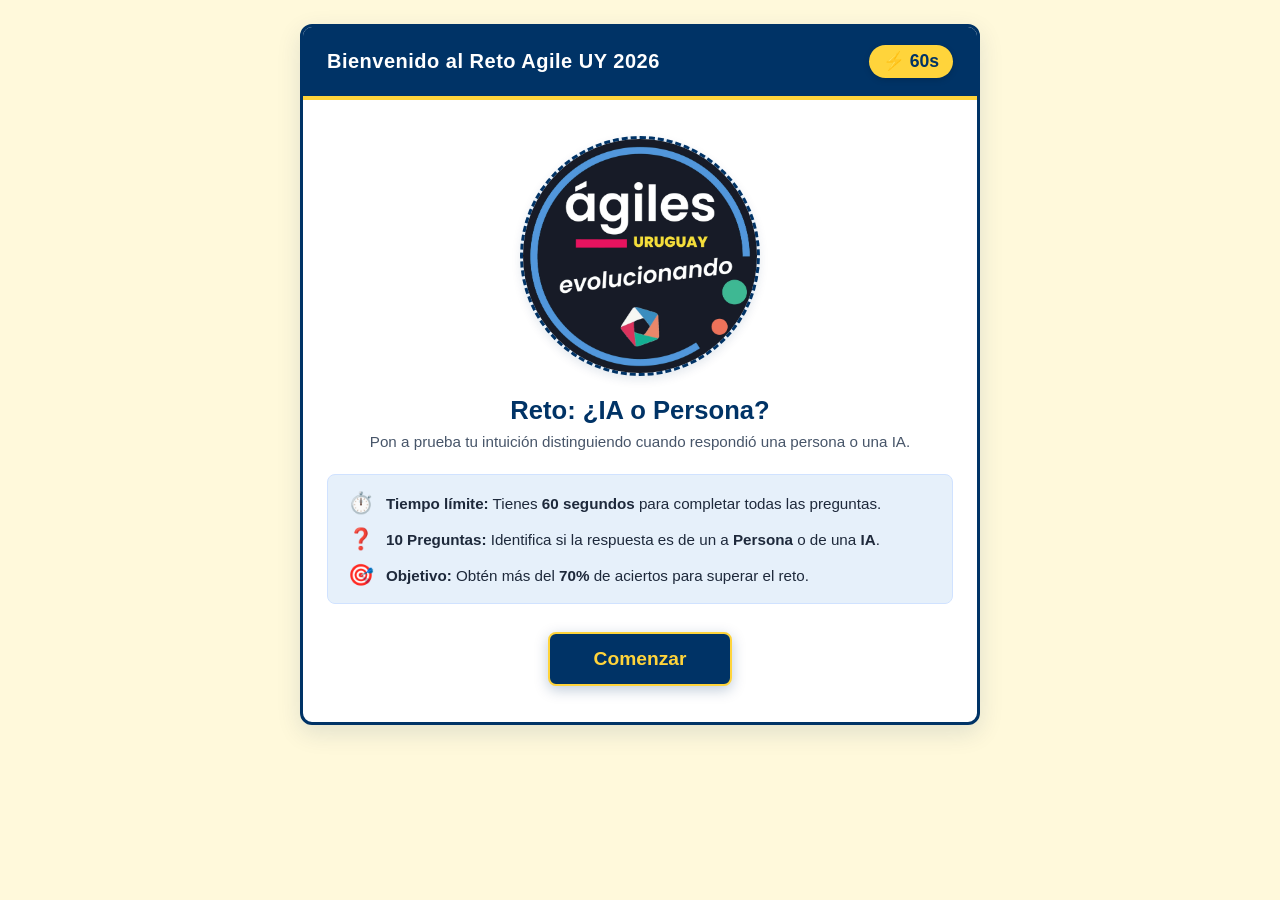
==== index.html @ 7fd555ba "dynamic app for agile uy 2026, inspired in turing test" ====
<!DOCTYPE html>
<html lang="es">

<head>
    <meta charset="UTF-8">
    <meta name="viewport" content="width=device-width, initial-scale=1.0">
    <title>Bienvenido al Quiz: ¿IA o Persona?</title>
    <link rel="stylesheet" href="styles.css">
</head>

<body>

    <div class="container">
        <header>
            <h1>Bienvenido al Reto Agile UY 2026</h1>
            <div class="timer-badge">
                ⚡ 60s
            </div>
        </header>

        <div class="content">
            <div class="welcome-card">
                <!-- Placeholder para Logotipo -->
                <div class="logo-container" id="logo-placeholder">
                    <!-- Para usar una imagen real, añade: -->
                    <img src="logo_event.jpg" alt="Logo">
                </div>

                <h2 class="welcome-title">Reto: ¿IA o Persona?</h2>
                <p class="welcome-subtitle">Pon a prueba tu intuición distinguiendo cuando respondió una persona o una
                    IA.</p>

                <!-- Instrucciones de lectura rápida -->
                <div class="rules-list">
                    <div class="rule-item">
                        <span class="rule-icon">⏱️</span>
                        <div><strong>Tiempo límite:</strong> Tienes <strong>60 segundos</strong> para completar todas
                            las preguntas.</div>
                    </div>
                    <div class="rule-item">
                        <span class="rule-icon">❓</span>
                        <div><strong>10 Preguntas:</strong> Identifica si la respuesta es de un a
                            <strong>Persona</strong> o de una <strong>IA</strong>.
                        </div>
                    </div>
                    <div class="rule-item">
                        <span class="rule-icon">🎯</span>
                        <div><strong>Objetivo:</strong> Obtén más del <strong>70%</strong> de aciertos para superar el
                            reto.</div>
                    </div>
                </div>

                <!-- Botón de acción principal -->
                <a href="quiz-page.html" class="btn-start">
                    Comenzar
                </a>
            </div>
        </div>
    </div>

</body>

</html>
---- styles.css ----
:root {
    --primary-blue: #003366;
    --secondary-blue: #005699;
    --light-blue: #e6f0fa;
    --bg-yellow: #fff9db;
    --accent-yellow: #ffd43b;
    --dark-yellow: #f59f00;
    --text-dark: #1e293b;
    --text-white: #ffffff;
    --success-green: #2b8a3e;
    --error-red: #c92a2a;
}

* {
    box-sizing: border-box;
    margin: 0;
    padding: 0;
    font-family: 'Segoe UI', Tahoma, Geneva, Verdana, sans-serif;
}

body {
    background-color: var(--bg-yellow);
    color: var(--text-dark);
    min-height: 100vh;
    display: flex;
    justify-content: center;
    align-items: flex-start;
    padding: 24px 16px;
}

.container {
    width: 100%;
    max-width: 680px;
    background: #ffffff;
    border-radius: 12px;
    border: 3px solid var(--primary-blue);
    box-shadow: 0 8px 24px rgba(0, 51, 102, 0.12);
    overflow: hidden;
}

header {
    background-color: var(--primary-blue);
    color: var(--text-white);
    padding: 18px 24px;
    display: flex;
    justify-content: space-between;
    align-items: center;
    border-bottom: 4px solid var(--accent-yellow);
}

header h1 {
    font-size: 1.25rem;
    font-weight: 700;
    letter-spacing: 0.5px;
}

.timer-badge {
    background-color: var(--accent-yellow);
    color: var(--primary-blue);
    font-weight: 800;
    font-size: 1.1rem;
    padding: 6px 14px;
    border-radius: 20px;
    display: flex;
    align-items: center;
    gap: 6px;
    box-shadow: 0 2px 6px rgba(0, 0, 0, 0.15);
}

.content {
    padding: 24px;
}

.instructions {
    background-color: var(--light-blue);
    border-left: 4px solid var(--primary-blue);
    padding: 12px 16px;
    margin-bottom: 24px;
    font-size: 0.95rem;
    border-radius: 0 6px 6px 0;
    line-height: 1.4;
}

/* Question Item Styles */
.question-card {
    background: #ffffff;
    border: 1.5px solid #d0e2ff;
    border-radius: 8px;
    padding: 16px;
    margin-bottom: 16px;
    transition: border-color 0.2s;
}

.question-card:hover {
    border-color: var(--primary-blue);
}

.question-header {
    display: flex;
    align-items: baseline;
    gap: 8px;
    margin-bottom: 8px;
}

.question-num {
    background-color: var(--primary-blue);
    color: var(--text-white);
    font-size: 0.85rem;
    font-weight: 700;
    padding: 2px 8px;
    border-radius: 4px;
}

.question-prompt {
    font-weight: 600;
    color: var(--primary-blue);
    font-size: 1rem;
}

.evaluated-response {
    background-color: #f8fafc;
    border: 1px dashed #cbd5e1;
    padding: 10px 14px;
    border-radius: 6px;
    font-style: italic;
    font-size: 0.92rem;
    color: #334155;
    margin-bottom: 12px;
}

.options-group {
    display: flex;
    gap: 16px;
}

.option-label {
    display: flex;
    align-items: center;
    gap: 8px;
    padding: 8px 16px;
    border: 1.5px solid #cbd5e1;
    border-radius: 6px;
    cursor: pointer;
    font-size: 0.95rem;
    font-weight: 500;
    transition: all 0.2s ease;
    flex: 1;
    user-select: none;
}

.option-label:hover {
    background-color: var(--light-blue);
    border-color: var(--primary-blue);
}

.option-label input[type="radio"] {
    accent-color: var(--primary-blue);
    transform: scale(1.15);
}

/* Footer & Actions */
.actions-bar {
    margin-top: 24px;
    text-align: center;
}

.btn-primary {
    background-color: var(--primary-blue);
    color: var(--accent-yellow);
    border: 2px solid var(--accent-yellow);
    padding: 12px 32px;
    font-size: 1.05rem;
    font-weight: 700;
    border-radius: 8px;
    cursor: pointer;
    transition: all 0.2s ease;
    box-shadow: 0 4px 10px rgba(0, 51, 102, 0.2);
}

.btn-primary:hover {
    background-color: var(--secondary-blue);
    transform: translateY(-1px);
}

/* Results Screen */
.results-card {
    text-align: center;
    padding: 16px 8px;
}

.congrats-banner {
    font-size: 1.75rem;
    font-weight: 800;
    color: var(--primary-blue);
    background-color: var(--accent-yellow);
    padding: 12px;
    border-radius: 8px;
    margin-bottom: 20px;
    box-shadow: 0 4px 12px rgba(245, 159, 0, 0.2);
}

.score-display {
    font-size: 2.8rem;
    font-weight: 800;
    color: var(--primary-blue);
    margin-bottom: 20px;
}

.breakdown-box {
    text-align: left;
    background: #f8fafc;
    border: 1px solid #e2e8f0;
    border-radius: 8px;
    padding: 16px;
    margin-bottom: 24px;
}

.breakdown-item {
    margin-bottom: 12px;
    font-size: 0.95rem;
    line-height: 1.5;
}

.breakdown-item strong {
    display: block;
    margin-bottom: 2px;
}

.text-success {
    color: var(--success-green);
}

.text-error {
    color: var(--error-red);
}

.badge-list {
    display: inline-flex;
    flex-wrap: wrap;
    gap: 6px;
    margin-top: 4px;
}

.badge {
    display: inline-block;
    padding: 2px 8px;
    border-radius: 4px;
    font-size: 0.85rem;
    font-weight: 600;
}

.badge-success {
    background-color: #d3f9d8;
    color: var(--success-green);
}

.badge-error {
    background-color: #ffe3e3;
    color: var(--error-red);
}

.hidden {
    display: none !important;
}


/* Welcome Page Specific Styles */
.welcome-card {
    text-align: center;
    padding: 12px 0;
}

.logo-container {
    margin: 0 auto 20px auto;
    width: 240px;
    height: 240px;
    background-color: var(--light-blue);
    border: 3px dashed var(--primary-blue);
    border-radius: 50%;
    display: flex;
    justify-content: center;
    align-items: center;
    box-shadow: 0 4px 10px rgba(0, 51, 102, 0.1);
    overflow: hidden;
}

.logo-container img {
    max-width: 250%;
    max-height: 250%;
    object-fit: cover;
}

.logo-placeholder-text {
    font-size: 0.8rem;
    font-weight: 700;
    color: var(--primary-blue);
    text-transform: uppercase;
    letter-spacing: 0.5px;
}

.welcome-title {
    font-size: 1.6rem;
    color: var(--primary-blue);
    font-weight: 800;
    margin-bottom: 8px;
}

.welcome-subtitle {
    color: #475569;
    font-size: 0.95rem;
    margin-bottom: 24px;
}

.rules-list {
    background-color: var(--light-blue);
    border: 1.5px solid #d0e2ff;
    border-radius: 8px;
    padding: 16px 20px;
    margin-bottom: 28px;
    text-align: left;
}

.rule-item {
    display: flex;
    align-items: center;
    gap: 12px;
    margin-bottom: 12px;
    font-size: 0.95rem;
    color: var(--text-dark);
}

.rule-item:last-child {
    margin-bottom: 0;
}

.rule-icon {
    font-size: 1.3rem;
    flex-shrink: 0;
}

.btn-start {
    display: inline-block;
    text-decoration: none;
    background-color: var(--primary-blue);
    color: var(--accent-yellow);
    border: 2px solid var(--accent-yellow);
    padding: 14px 44px;
    font-size: 1.2rem;
    font-weight: 800;
    border-radius: 8px;
    cursor: pointer;
    transition: all 0.2s ease;
    box-shadow: 0 4px 14px rgba(0, 51, 102, 0.25);
}

.btn-start:hover {
    background-color: var(--secondary-blue);
    transform: translateY(-2px);
    box-shadow: 0 6px 18px rgba(0, 51, 102, 0.3);
}
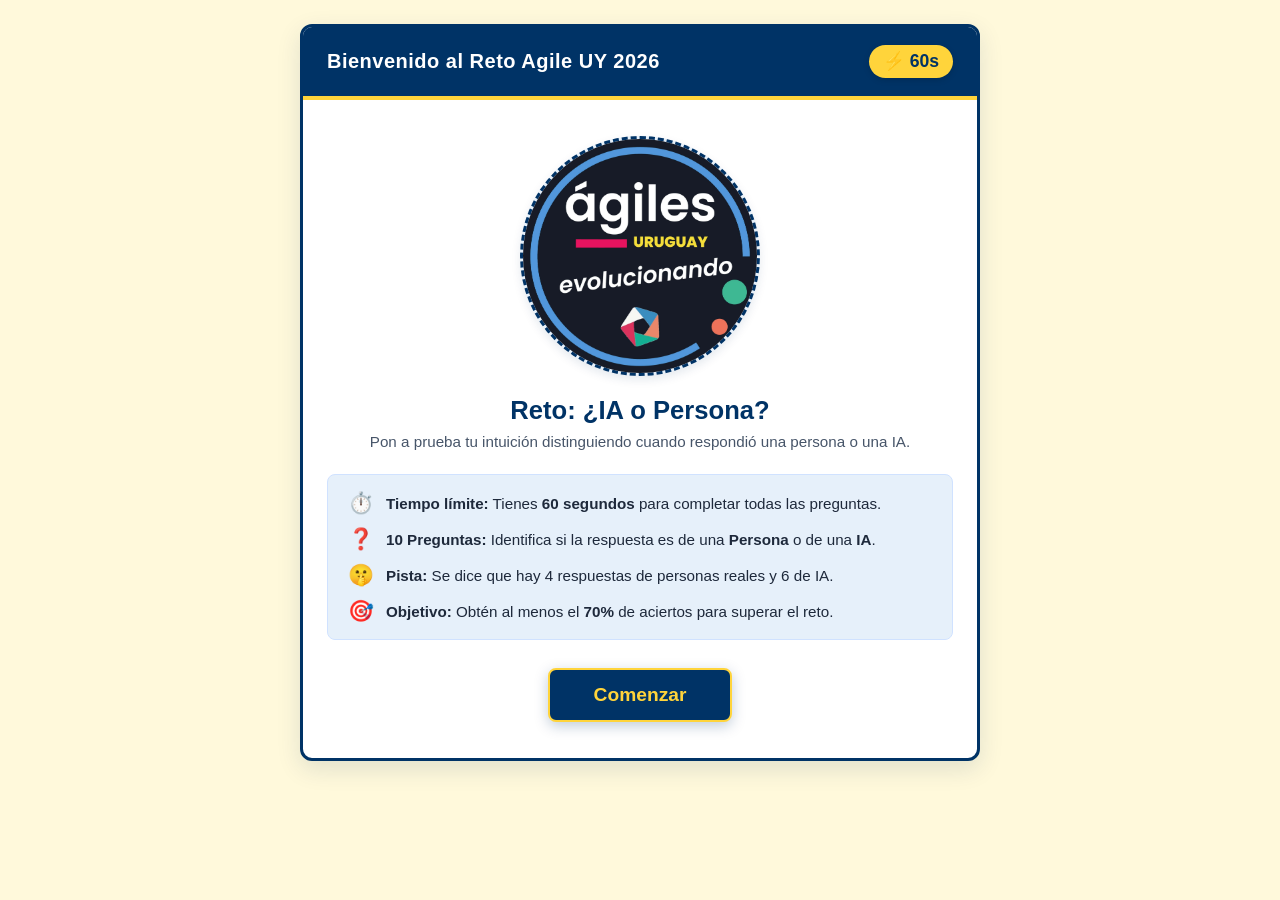
==== commit bb8b4b2f: "feat: added incorrect final message and improve UX" ====
--- a/index.html
+++ b/index.html
@@ -20,9 +20,7 @@
 
         <div class="content">
             <div class="welcome-card">
-                <!-- Placeholder para Logotipo -->
                 <div class="logo-container" id="logo-placeholder">
-                    <!-- Para usar una imagen real, añade: -->
                     <img src="logo_event.jpg" alt="Logo">
                 </div>
 
@@ -30,7 +28,6 @@
                 <p class="welcome-subtitle">Pon a prueba tu intuición distinguiendo cuando respondió una persona o una
                     IA.</p>
 
-                <!-- Instrucciones de lectura rápida -->
                 <div class="rules-list">
                     <div class="rule-item">
                         <span class="rule-icon">⏱️</span>
@@ -39,18 +36,22 @@
                     </div>
                     <div class="rule-item">
                         <span class="rule-icon">❓</span>
-                        <div><strong>10 Preguntas:</strong> Identifica si la respuesta es de un a
+                        <div><strong>10 Preguntas:</strong> Identifica si la respuesta es de una
                             <strong>Persona</strong> o de una <strong>IA</strong>.
                         </div>
                     </div>
                     <div class="rule-item">
+                        <span class="rule-icon">🤫</span>
+                        <div><strong>Pista:</strong> Se dice que hay 4 respuestas de personas reales y 6 de IA.</div>
+                    </div>
+                    <div class="rule-item">
                         <span class="rule-icon">🎯</span>
-                        <div><strong>Objetivo:</strong> Obtén más del <strong>70%</strong> de aciertos para superar el
+                        <div><strong>Objetivo:</strong> Obtén al menos el <strong>70%</strong> de aciertos para superar
+                            el
                             reto.</div>
                     </div>
                 </div>
 
-                <!-- Botón de acción principal -->
                 <a href="quiz-page.html" class="btn-start">
                     Comenzar
                 </a>
--- a/styles.css
+++ b/styles.css
@@ -189,7 +189,7 @@
 }
 
 .congrats-banner {
-    font-size: 1.75rem;
+    font-size: 1.5rem;
     font-weight: 800;
     color: var(--primary-blue);
     background-color: var(--accent-yellow);
@@ -197,6 +197,18 @@
     border-radius: 8px;
     margin-bottom: 20px;
     box-shadow: 0 4px 12px rgba(245, 159, 0, 0.2);
+}
+
+.failure-banner {
+    font-size: 1.5rem;
+    font-weight: 800;
+    color: var(--error-red);
+    background-color: #ffe3e3;
+    border: 2px solid #ffc9c9;
+    padding: 12px;
+    border-radius: 8px;
+    margin-bottom: 20px;
+    box-shadow: 0 4px 12px rgba(201, 42, 42, 0.15);
 }
 
 .score-display {
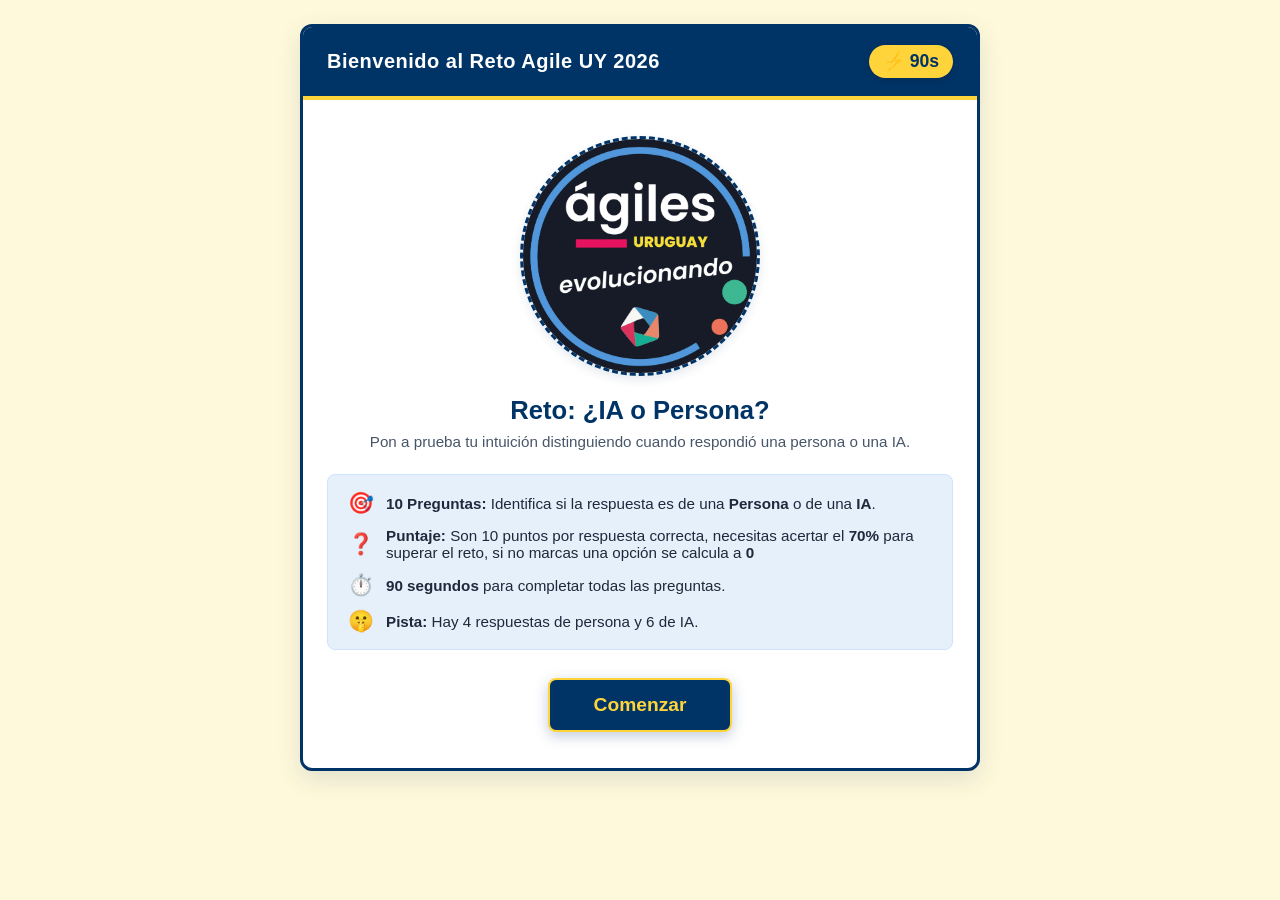
==== commit 7d1471de: "fix: update quiz timer to 90 seconds and improve quiz rules for better UX" ====
--- a/index.html
+++ b/index.html
@@ -14,7 +14,7 @@
         <header>
             <h1>Bienvenido al Reto Agile UY 2026</h1>
             <div class="timer-badge">
-                ⚡ 60s
+                ⚡ 90s
             </div>
         </header>
 
@@ -30,25 +30,26 @@
 
                 <div class="rules-list">
                     <div class="rule-item">
-                        <span class="rule-icon">⏱️</span>
-                        <div><strong>Tiempo límite:</strong> Tienes <strong>60 segundos</strong> para completar todas
-                            las preguntas.</div>
-                    </div>
-                    <div class="rule-item">
-                        <span class="rule-icon">❓</span>
+                        <span class="rule-icon">🎯</span>
                         <div><strong>10 Preguntas:</strong> Identifica si la respuesta es de una
                             <strong>Persona</strong> o de una <strong>IA</strong>.
                         </div>
                     </div>
                     <div class="rule-item">
-                        <span class="rule-icon">🤫</span>
-                        <div><strong>Pista:</strong> Se dice que hay 4 respuestas de personas reales y 6 de IA.</div>
+                        <span class="rule-icon">❓</span>
+                        <div><strong>Puntaje:</strong> Son 10 puntos por respuesta correcta, necesitas acertar el
+                            <strong>70%</strong> para superar el reto, si no marcas una opción se calcula a
+                            <strong>0</strong>
+                        </div>
                     </div>
                     <div class="rule-item">
-                        <span class="rule-icon">🎯</span>
-                        <div><strong>Objetivo:</strong> Obtén al menos el <strong>70%</strong> de aciertos para superar
-                            el
-                            reto.</div>
+                        <span class="rule-icon">⏱️</span>
+                        <div><strong>90 segundos</strong> para completar
+                            todas las preguntas.</div>
+                    </div>
+                    <div class="rule-item">
+                        <span class="rule-icon">🤫</span>
+                        <div><strong>Pista:</strong> Hay 4 respuestas de persona y 6 de IA.</div>
                     </div>
                 </div>
 
